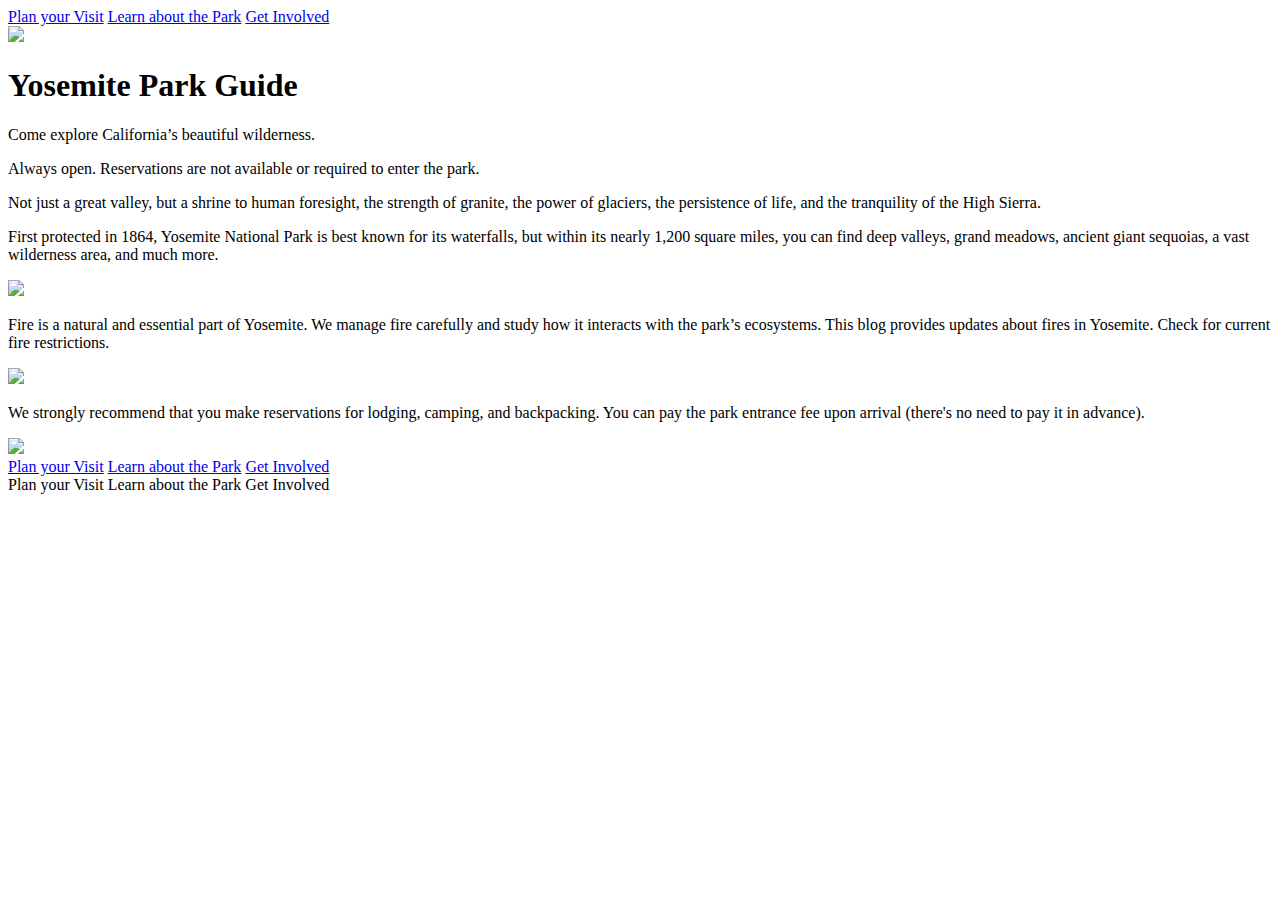
==== index.html @ 8cde57f1 "html framework added" ====
<!-- Markup the content below with tags and attributes such that it can be styled in CSS-->
<!DOCTYPE html>
<html lang="en">
<head>
<!-- Link your CSS stylesheet -->
<link href="/index.css">
    
</head>
<body>
  <div.<div class="container">
    <header>
      <nav>
        <a href="#">Plan your Visit</a>
        <a href="#">Learn about the Park</a>
        <a href="#">Get Involved</a>
      </nav>
    </header>

    <section class="hero">
            <img src="header_img.jpg">
      <h1>Yosemite Park Guide</h1>
      <p>Come explore California’s beautiful wilderness.</p>
      <p>Always open. Reservations are not available or required to enter the park.</p>
    </section>

    <section class="about">
      <p>Not just a great valley, but a shrine to human foresight, the strength of granite, the power of glaciers, the persistence of life, and the tranquility of the High Sierra.</p>
      <p>First protected in 1864, Yosemite National Park is best known for its waterfalls, but within its nearly 1,200 square miles, you can find deep valleys, grand meadows, ancient giant sequoias, a vast wilderness area, and much more.</p>
    </section>

    <section class="info">
      <div class="fire-div">
        <img src="https://image.flaticon.com/icons/svg/2979/2979348.svg">
        <p>Fire is a natural and essential part of Yosemite. We manage fire carefully and study how it interacts with the park’s ecosystems. This blog provides updates about fires in Yosemite. Check for current fire restrictions.</p>
      </div>
      <div class="reservations">
        <img src="https://image.flaticon.com/icons/svg/820/820374.svg">
        <p>We strongly recommend that you make reservations for lodging, camping, and backpacking. You can pay the park entrance fee upon arrival (there's no need to pay it in advance).</p>
      </div>
    </section>
  </div>
  <footer class="bottom">
    <img src="assets/footer_img.jpg">
    <nav>
      <a href="#">Plan your Visit</a>
      <a href="#">Learn about the Park</a>
      <a href="#">Get Involved</a>
    </nav>
  </footer>
        
        
        
   
      

      
      
      
      
      
      
      
      
    
      
      
      
        Plan your Visit
        Learn about the Park
        Get Involved
      
</body>
</html>
---- index.css ----
*{
    margin: 0;
    padding: 0;
    box-sizing: border-box;
}
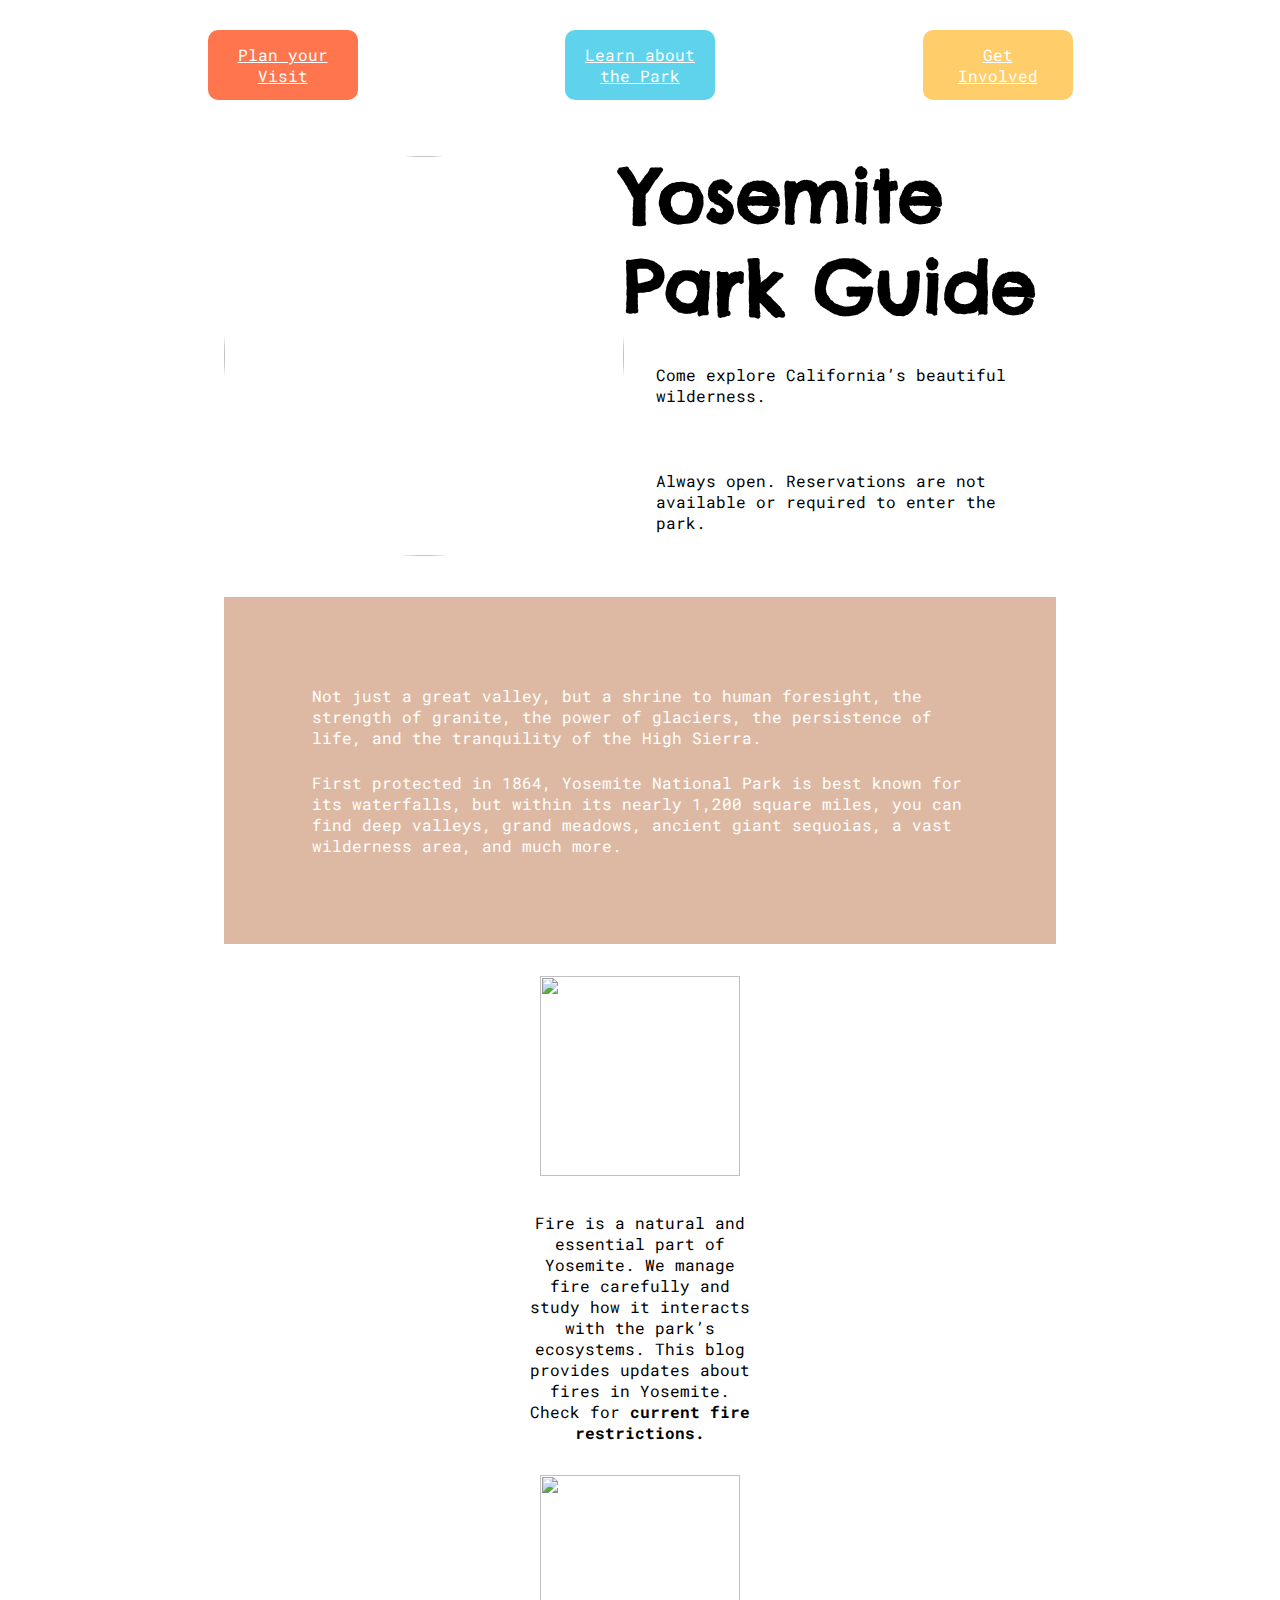
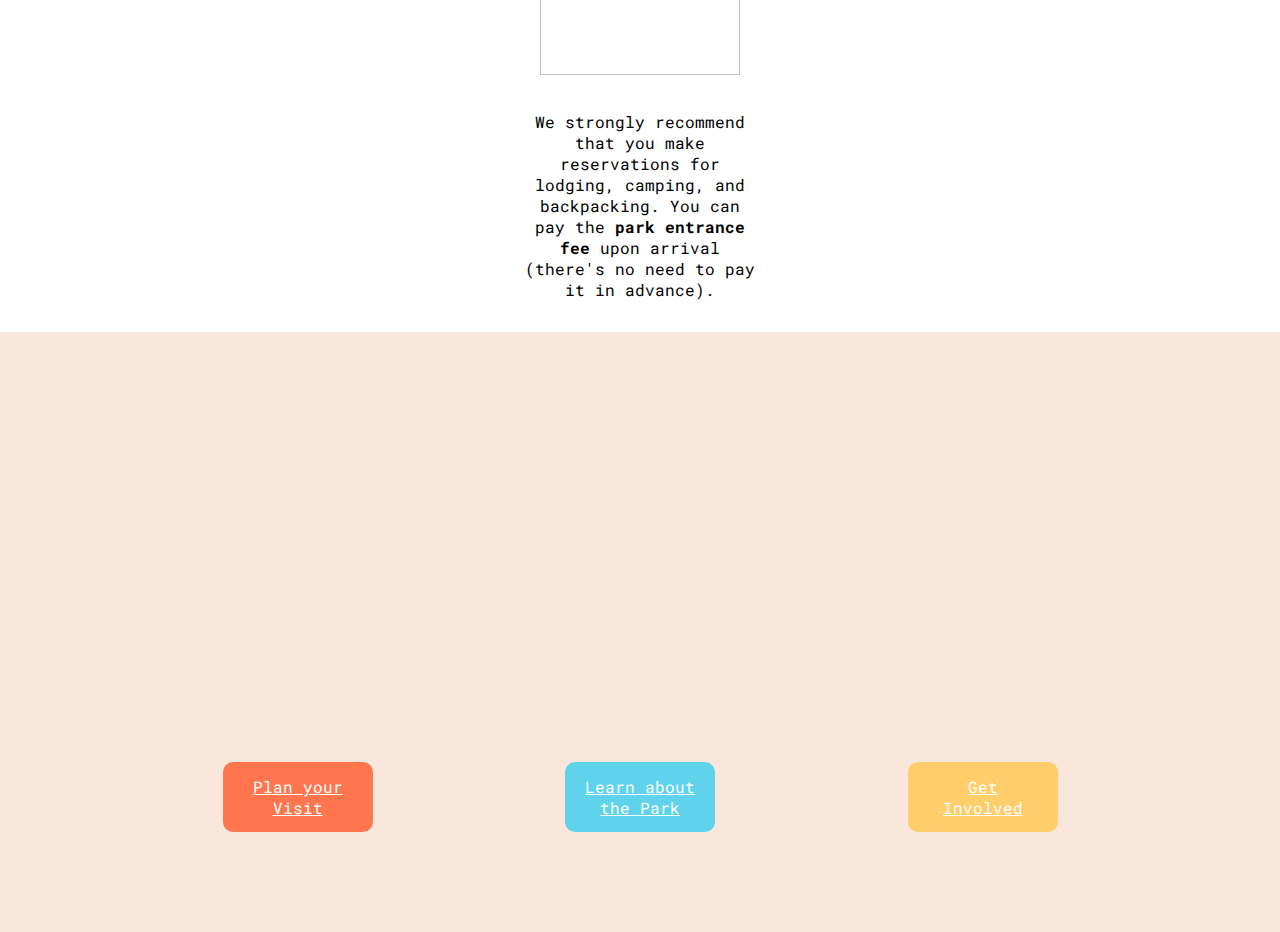
==== commit f3c67867: "finished base css, still a couple stretch goals left to do" ====
--- a/index.html
+++ b/index.html
@@ -3,11 +3,12 @@
 <html lang="en">
 <head>
 <!-- Link your CSS stylesheet -->
-<link href="/index.css">
+<link type="text/css" rel="stylesheet" href="index.css">
+<link rel="preconnect" href="https://fonts.gstatic.com">
+<link href="https://fonts.googleapis.com/css2?family=Chelsea+Market&family=Roboto+Mono:ital,wght@0,100;0,200;0,300;0,400;0,500;0,600;0,700;1,100;1,200;1,300;1,400;1,500;1,600;1,700&display=swap" rel="stylesheet">
     
 </head>
 <body>
-  <div.<div class="container">
     <header>
       <nav>
         <a href="#">Plan your Visit</a>
@@ -15,12 +16,18 @@
         <a href="#">Get Involved</a>
       </nav>
     </header>
+<div class="container">
 
     <section class="hero">
-            <img src="header_img.jpg">
-      <h1>Yosemite Park Guide</h1>
-      <p>Come explore California’s beautiful wilderness.</p>
-      <p>Always open. Reservations are not available or required to enter the park.</p>
+      <div class="hero-logo">
+        <img src="../assets/header_img.jpg">
+      </div>
+
+      <div class="hero-text">
+        <h1>Yosemite Park Guide</h1>
+        <p>Come explore California’s beautiful wilderness.</p>
+        <p>Always open. Reservations are not available or required to enter the park.</p>
+      </div>
     </section>
 
     <section class="about">
@@ -31,43 +38,23 @@
     <section class="info">
       <div class="fire-div">
         <img src="https://image.flaticon.com/icons/svg/2979/2979348.svg">
-        <p>Fire is a natural and essential part of Yosemite. We manage fire carefully and study how it interacts with the park’s ecosystems. This blog provides updates about fires in Yosemite. Check for current fire restrictions.</p>
+        <p>Fire is a natural and essential part of Yosemite. We manage fire carefully and study how it interacts with the park’s ecosystems. This blog provides updates about fires in Yosemite. Check for <span class="bold">current fire restrictions.</span></p>
       </div>
       <div class="reservations">
         <img src="https://image.flaticon.com/icons/svg/820/820374.svg">
-        <p>We strongly recommend that you make reservations for lodging, camping, and backpacking. You can pay the park entrance fee upon arrival (there's no need to pay it in advance).</p>
+        <p>We strongly recommend that you make reservations for lodging, camping, and backpacking. You can pay the <span class="bold">park entrance fee</span> upon arrival (there's no need to pay it in advance).</p>
       </div>
     </section>
   </div>
   <footer class="bottom">
-    <img src="assets/footer_img.jpg">
+    <div class="footer-img"></div>
     <nav>
       <a href="#">Plan your Visit</a>
       <a href="#">Learn about the Park</a>
       <a href="#">Get Involved</a>
     </nav>
   </footer>
+
         
-        
-        
-   
-      
-
-      
-      
-      
-      
-      
-      
-      
-      
-    
-      
-      
-      
-        Plan your Visit
-        Learn about the Park
-        Get Involved
-      
 </body>
 </html>
--- a/index.css
+++ b/index.css
@@ -2,4 +2,132 @@
     margin: 0;
     padding: 0;
     box-sizing: border-box;
+    font-family: 'Roboto Mono', monospace;
+}
+
+p{
+    margin: 2rem;
+}
+
+nav{
+    margin-top: 30px;
+    margin-bottom: 50px;
+    display: flex;
+    justify-content: space-evenly;
+    align-items: center;
+}
+
+.bold{
+    font-weight: 900;
+}
+
+a{
+    display: flex;
+    color: white;
+    border-radius: 10px;
+    height: 70px;
+    width: 150px;
+    text-align: center;
+    justify-content: center;
+    align-items: center;
+    padding: 1rem;
+}
+
+a:nth-child(1){
+    background-color:#FF764E;
+}
+
+a:nth-child(2){
+    background-color: #5ED3EB;
+}
+
+a:nth-child(3){
+    background-color: #FFCD69;
+}
+
+a:hover{
+    transform: scale(110%);
+}
+
+.container{
+    width: 70%;
+    margin: 0 auto;
+}
+
+.hero{
+    display: flex;
+    margin: 2rem;
+    justify-content: center;
+    align-items: center;
+
+}
+
+.hero-logo{
+    flex: 1 1 300px;
+}
+
+.hero-logo:hover{
+    transform: scale(110%);
+}
+
+.hero-text{
+    display: flex;
+    flex-direction: column;
+    justify-content: center;
+    align-items: center;
+    flex: 1 2 600px;
+}
+
+.hero img{
+    width: 400px;
+    height: 400px;
+    border-radius: 50%;
+}
+
+h1{
+    font-size: 72px;
+    font-family: 'Chelsea Market', cursive;
+}
+
+.about{
+    background-color: #DDB9A3;
+    color: #fff;
+    padding: 4rem;
+    margin: 2rem;
+}
+
+.about p{
+    margin: 1.5rem;
+}
+
+.info{
+    margin: 2rem;
+    text-align: center;
+}
+.info img{
+    height: 200px;
+    width: 200px;
+}
+
+.info div{
+    width: 300px;
+    margin: 2rem auto;
+}
+
+footer{
+    background-color: #F9E7DC;
+    height: 600px;
+}
+
+.footer-img {
+    background-image: url(assets/footer_img.jpg);
+    background-repeat: no-repeat;
+    background-size: cover;
+    background-position: left top;
+    width: 100%;
+    height: 400px;
+}
+
+footer nav{
+    margin: 30px;
 }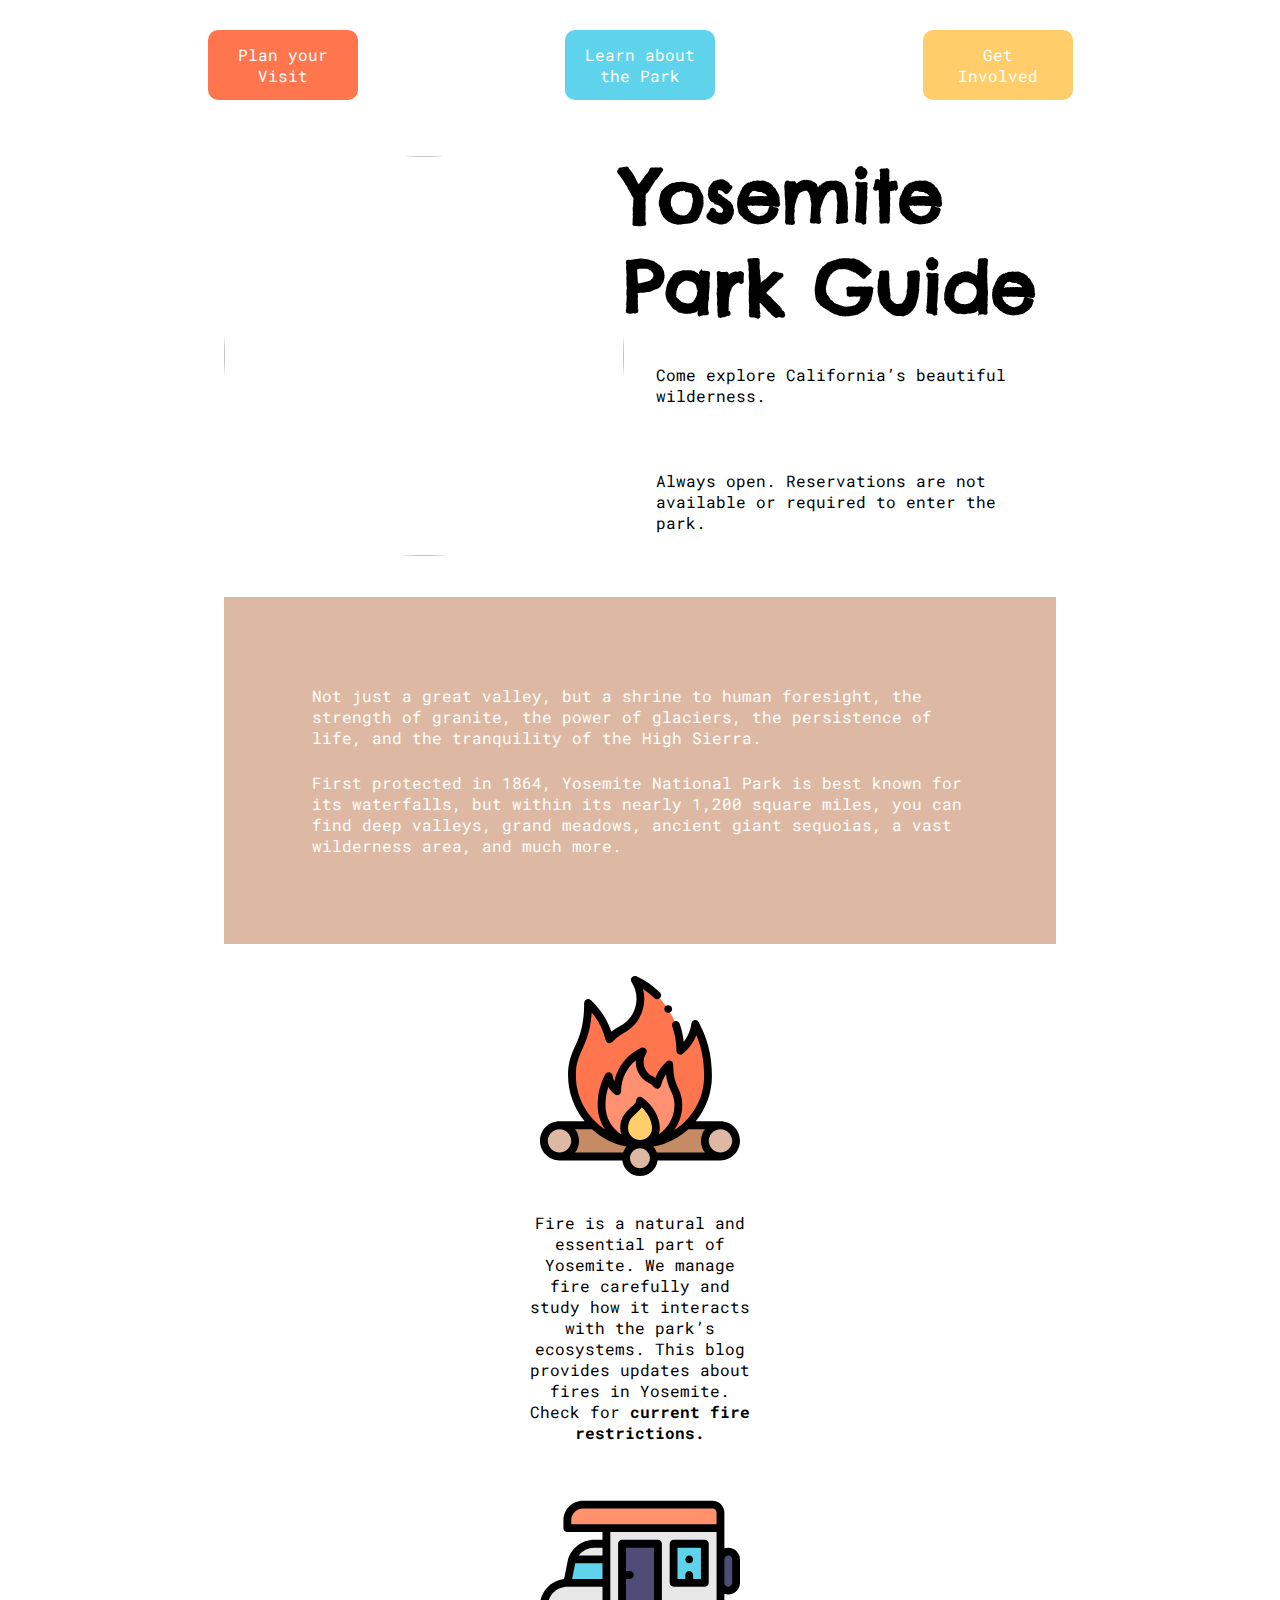
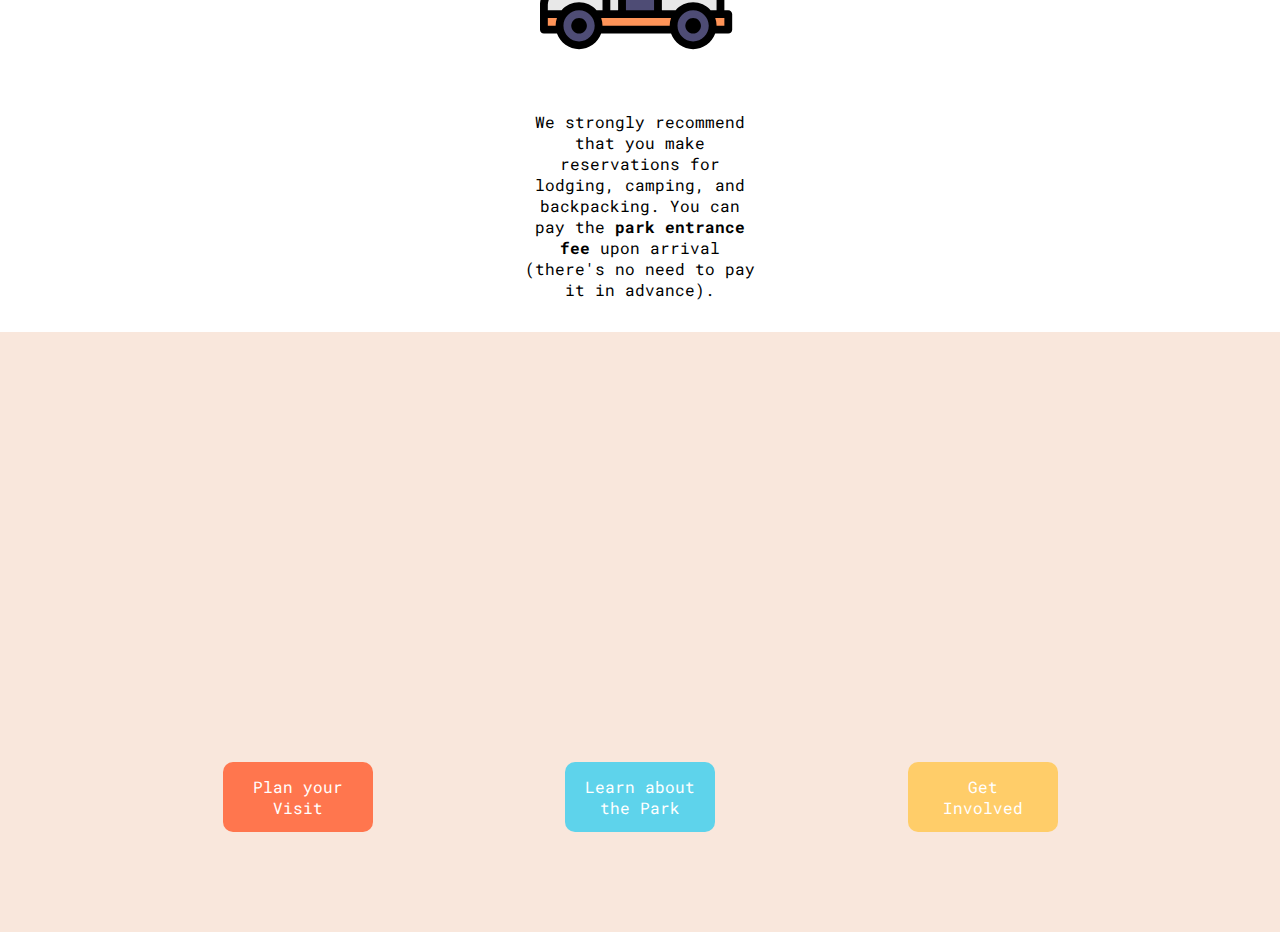
==== commit 255c2684: "made a lot of progress on additional pages, css, and content." ====
--- a/index.html
+++ b/index.html
@@ -11,9 +11,9 @@
 <body>
     <header>
       <nav>
-        <a href="#">Plan your Visit</a>
-        <a href="#">Learn about the Park</a>
-        <a href="#">Get Involved</a>
+        <a href="visit.html">Plan your Visit</a>
+        <a href="about-the-park.html">Learn about the Park</a>
+        <a href="get-involved.html">Get Involved</a>
       </nav>
     </header>
 <div class="container">
@@ -37,21 +37,21 @@
 
     <section class="info">
       <div class="fire-div">
-        <img src="https://image.flaticon.com/icons/svg/2979/2979348.svg">
+        <img src="assets/flaticons/2979348.svg">
         <p>Fire is a natural and essential part of Yosemite. We manage fire carefully and study how it interacts with the park’s ecosystems. This blog provides updates about fires in Yosemite. Check for <span class="bold">current fire restrictions.</span></p>
       </div>
       <div class="reservations">
-        <img src="https://image.flaticon.com/icons/svg/820/820374.svg">
+        <img src="assets/flaticons/820374.svg">
         <p>We strongly recommend that you make reservations for lodging, camping, and backpacking. You can pay the <span class="bold">park entrance fee</span> upon arrival (there's no need to pay it in advance).</p>
       </div>
     </section>
   </div>
-  <footer class="bottom">
+  <footer>
     <div class="footer-img"></div>
     <nav>
-      <a href="#">Plan your Visit</a>
-      <a href="#">Learn about the Park</a>
-      <a href="#">Get Involved</a>
+      <a href="visit.html">Plan your Visit</a>
+      <a href="about-the-park.html">Learn about the Park</a>
+      <a href="get-involved.html">Get Involved</a>
     </nav>
   </footer>
 
--- a/index.css
+++ b/index.css
@@ -31,6 +31,7 @@
     justify-content: center;
     align-items: center;
     padding: 1rem;
+    text-decoration: none;
 }
 
 a:nth-child(1){
@@ -89,6 +90,10 @@
     font-family: 'Chelsea Market', cursive;
 }
 
+h3{
+    margin: 2rem;
+}
+
 .about{
     background-color: #DDB9A3;
     color: #fff;
@@ -117,6 +122,14 @@
 footer{
     background-color: #F9E7DC;
     height: 600px;
+    width: 100%;
+}
+
+.bottom{
+    background-color: #F9E7DC;
+    height: 200px;
+    width: 100%;
+    padding: 2rem;
 }
 
 .footer-img {
@@ -130,4 +143,117 @@
 
 footer nav{
     margin: 30px;
+}
+
+/* plan your visit */
+.visit-hero-img{
+    width: 100%;
+    background-image: url("assets/featured-img2.jpg");
+    background-repeat: no-repeat;
+    background-size: cover;
+    background-position: center center;
+    height: 500px;
+    padding: 2rem;
+    display: flex;
+    justify-content: center;
+    align-items: center;
+    color: #fff;
+}
+
+.h1-bg{
+    background: #000;
+    padding: 3rem;
+    opacity: .8;
+    border-radius: 20px;
+}
+
+.lodging{
+    display: flex;
+    flex: 1 1 28%;
+    margin: 2rem;
+    justify-content: space-around;
+    gap: 2rem;
+}
+
+.lodging img{
+    width: 250px;
+    height: 250px;
+    border: 6px solid #fff;
+    border-radius: 10px;
+    box-shadow: 2px 2px 2px 1px rgb(71, 71, 71);
+    margin-bottom: 2rem;
+}
+
+.plan-visit{
+    flex: 1 1 28%;
+    text-align: center;
+    background-color: #5ED3EB;
+    padding: 2rem;
+    border-radius: 10px;
+}
+
+#fire-restrictions{
+    display: flex;
+    gap: 2rem;
+    background-color: #FF764E;
+    color: #fff;
+    padding: 2rem;
+    margin: 2rem;
+    border-radius: 10px;
+}
+
+.fire-img img{
+    border-radius: 10px;
+    border: 6px solid #fff;
+    box-shadow: 2px 2px 2px 1px rgb(71, 71, 71);
+}
+
+/* learn about the park */
+
+.learn-hero-img{
+    width: 100%;
+    background: url("assets/featured-img1.jpg");    
+    background-repeat: no-repeat;
+    background-size: cover;
+    background-position: center bottom;
+    height: 500px;
+    padding: 2rem;
+    display: flex;
+    justify-content: center;
+    align-items: center;
+    color: #fff;
+}
+
+/* .plant-life{
+    display: flex;
+    flex-direction: row;
+} */
+
+.get-involved-hero-img{
+    width: 100%;
+    background: url("assets/featured-img3.jpg");    
+    background-repeat: no-repeat;
+    background-size: cover;
+    background-position: center center;
+    height: 500px;
+    padding: 2rem;
+    display: flex;
+    justify-content: center;
+    align-items: center;
+    color: #fff;
+}
+
+/* .park-size{
+
+} */
+
+.about-section{
+    margin: 2rem;
+    display: flex;
+}
+
+.about-section img{
+    border-radius: 10px;
+    border: 6px solid #fff;
+    box-shadow: 2px 2px 2px 1px rgb(71, 71, 71);
 }